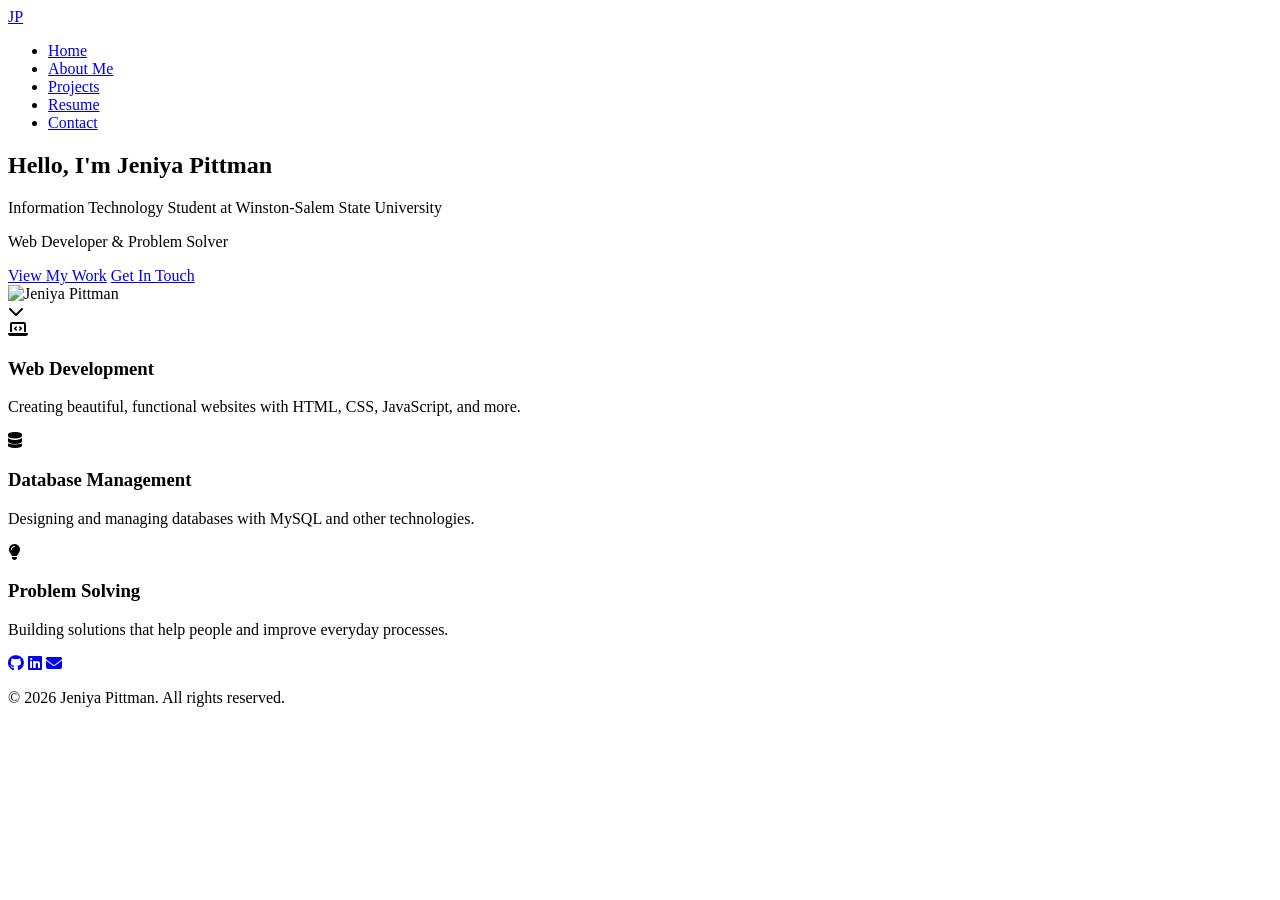
==== index.html @ 1855a34c "Add files via upload" ====
<!DOCTYPE html>
<html lang="en">
<head>
    <meta charset="UTF-8">
    <meta name="viewport" content="width=device-width, initial-scale=1.0">
    <title>Jeniya Pittman | IT Student & Web Developer</title>
    <link rel="stylesheet" href="css/style.css">
    <link rel="stylesheet" href="https://cdnjs.cloudflare.com/ajax/libs/font-awesome/6.4.0/css/all.min.css">
    <link href="https://fonts.googleapis.com/css2?family=Playfair+Display:wght@400;500;600;700&family=Lato:wght@300;400;500;600;700&display=swap" rel="stylesheet">
</head>
<body>
    <nav class="navbar">
        <div class="nav-container">
            <a href="index.html" class="logo">JP</a>
            <ul class="nav-links">
                <li><a href="index.html" class="active">Home</a></li>
                <li><a href="about.html">About Me</a></li>
                <li><a href="projects.html">Projects</a></li>
                <li><a href="resume.html">Resume</a></li>
                <li><a href="contact.html">Contact</a></li>
            </ul>
            <div class="hamburger">
                <span></span>
                <span></span>
                <span></span>
            </div>
        </div>
    </nav>

    <section class="hero">
        <div class="hero-content">
            <div class="hero-text">
                <h1 class="fade-in">Hello, I'm <span class="highlight">Jeniya Pittman</span></h1>
                <p class="fade-in delay-1">Information Technology Student at Winston-Salem State University</p>
                <p class="fade-in delay-2">Web Developer & Problem Solver</p>
                <div class="hero-buttons fade-in delay-3">
                    <a href="projects.html" class="btn btn-primary">View My Work</a>
                    <a href="contact.html" class="btn btn-secondary">Get In Touch</a>
                </div>
            </div>
            <div class="hero-visual fade-in delay-2">
                <div class="circle-pattern"></div>
                <div class="profile-icon">
                    <img src="https://avatars.githubusercontent.com/u/256225028?v=4" alt="Jeniya Pittman">
                </div>
            </div>
        </div>
        <div class="scroll-indicator">
            <i class="fas fa-chevron-down"></i>
        </div>
    </section>

    <section class="quick-intro">
        <div class="container">
            <div class="intro-grid">
                <div class="intro-card fade-in-up">
                    <i class="fas fa-laptop-code"></i>
                    <h3>Web Development</h3>
                    <p>Creating beautiful, functional websites with HTML, CSS, JavaScript, and more.</p>
                </div>
                <div class="intro-card fade-in-up delay-1">
                    <i class="fas fa-database"></i>
                    <h3>Database Management</h3>
                    <p>Designing and managing databases with MySQL and other technologies.</p>
                </div>
                <div class="intro-card fade-in-up delay-2">
                    <i class="fas fa-lightbulb"></i>
                    <h3>Problem Solving</h3>
                    <p>Building solutions that help people and improve everyday processes.</p>
                </div>
            </div>
        </div>
    </section>

    <footer class="footer">
        <div class="container">
            <div class="footer-content">
                <div class="footer-social">
                    <a href="https://github.com/jpitt2004" target="_blank"><i class="fab fa-github"></i></a>
                    <a href="https://linkedin.com/in/jeniya-pittman-20272a291" target="_blank"><i class="fab fa-linkedin"></i></a>
                    <a href="mailto:jpittman122@rams.wssu.edu"><i class="fas fa-envelope"></i></a>
                </div>
                <p>&copy; 2026 Jeniya Pittman. All rights reserved.</p>
            </div>
        </div>
    </footer>

    <script src="js/main.js"></script>
</body>
</html>
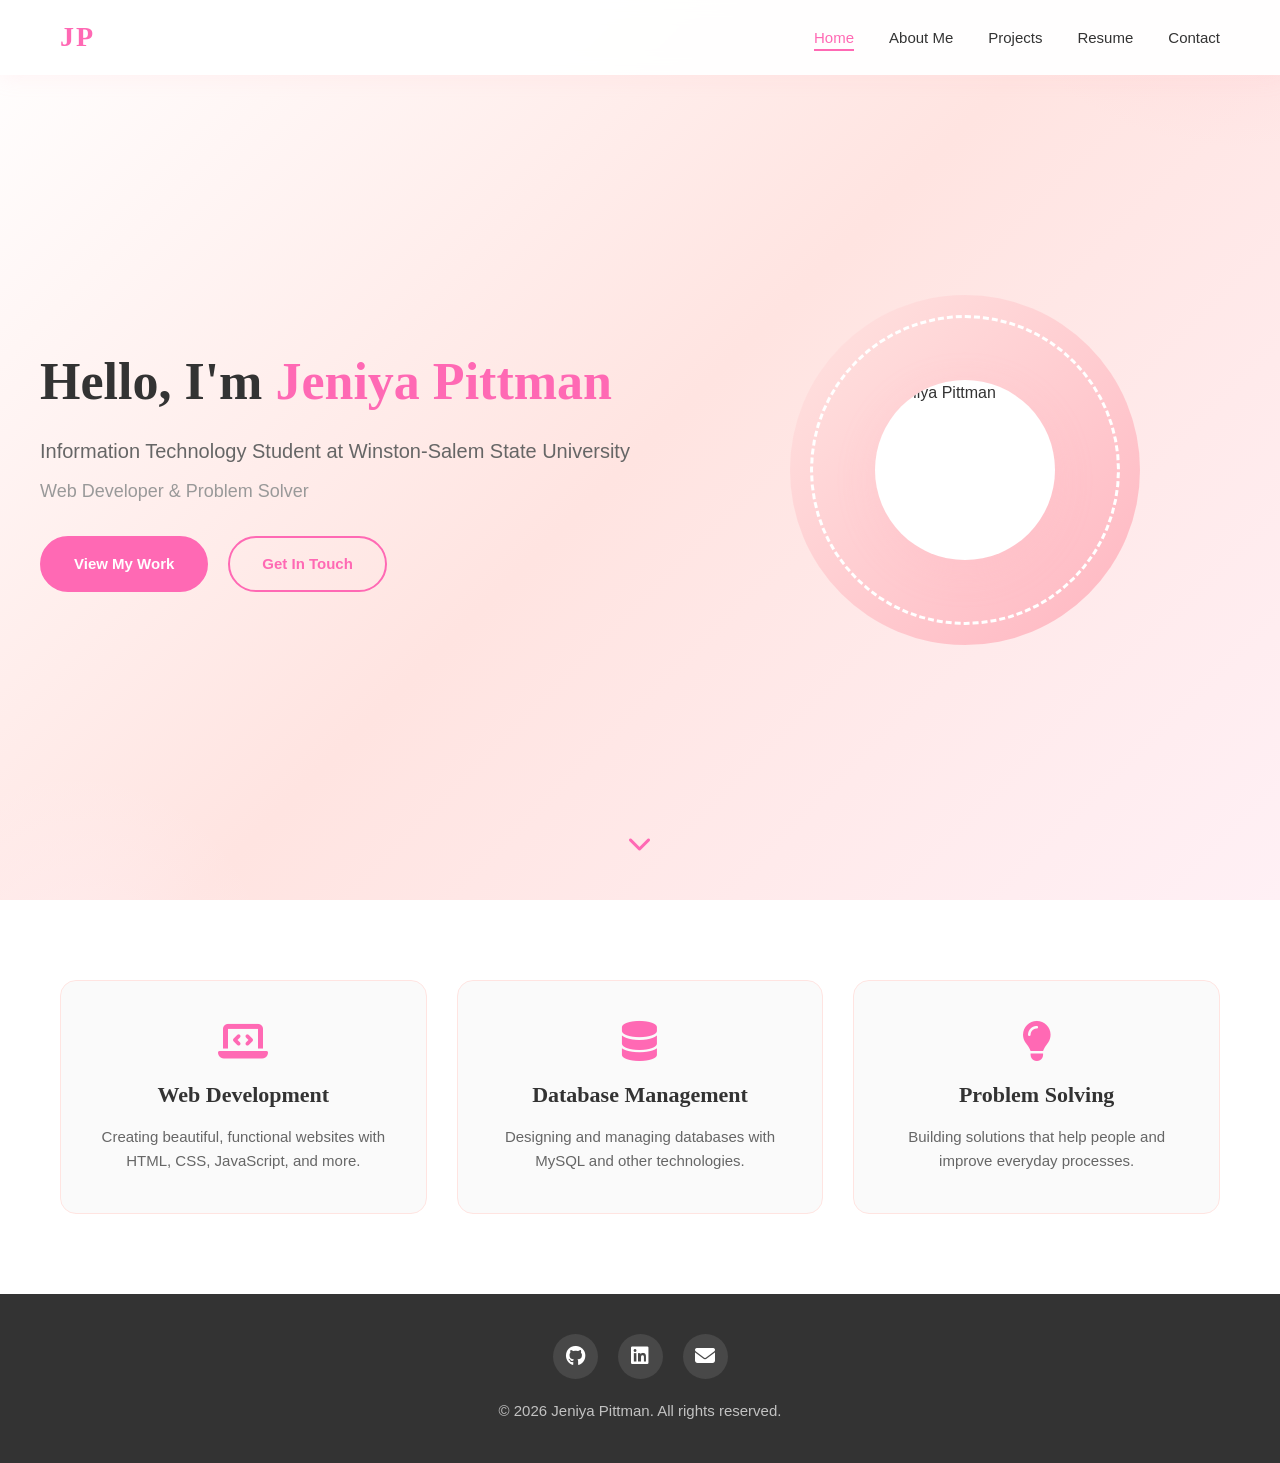
==== commit 4bb95f86: "Fix HTML entity references and stylesheet paths Reformatted HTML file with corrected entity referenc" ====
--- a/index.html
+++ b/index.html
@@ -4,7 +4,7 @@
     <meta charset="UTF-8">
     <meta name="viewport" content="width=device-width, initial-scale=1.0">
     <title>Jeniya Pittman | IT Student & Web Developer</title>
-    <link rel="stylesheet" href="css/style.css">
+    <link rel="stylesheet" href="style.css">
     <link rel="stylesheet" href="https://cdnjs.cloudflare.com/ajax/libs/font-awesome/6.4.0/css/all.min.css">
     <link href="https://fonts.googleapis.com/css2?family=Playfair+Display:wght@400;500;600;700&family=Lato:wght@300;400;500;600;700&display=swap" rel="stylesheet">
 </head>
@@ -85,6 +85,6 @@
         </div>
     </footer>
 
-    <script src="js/main.js"></script>
+<script src="main.js"></script>
 </body>
-</html>+</html>
--- a/style.css
+++ b/style.css
@@ -0,0 +1,1191 @@
+/* ========================================
+   CSS Variables & Reset
+   ======================================== */
+:root {
+    --primary-pink: #FFB6C1;
+    --soft-pink: #FFE4E1;
+    --deep-pink: #FF69B4;
+    --light-pink: #FFF0F5;
+    --white: #FFFFFF;
+    --off-white: #FAFAFA;
+    --text-dark: #333333;
+    --text-light: #666666;
+    --text-muted: #999999;
+    --shadow-soft: 0 10px 40px rgba(255, 182, 193, 0.2);
+    --shadow-hover: 0 15px 50px rgba(255, 182, 193, 0.35);
+    --transition: all 0.3s ease;
+    --border-radius: 16px;
+    --border-radius-sm: 8px;
+}
+
+* {
+    margin: 0;
+    padding: 0;
+    box-sizing: border-box;
+}
+
+html {
+    scroll-behavior: smooth;
+}
+
+body {
+    font-family: 'Lato', sans-serif;
+    line-height: 1.6;
+    color: var(--text-dark);
+    background-color: var(--white);
+    overflow-x: hidden;
+}
+
+h1, h2, h3, h4, h5, h6 {
+    font-family: 'Playfair Display', serif;
+    font-weight: 600;
+    line-height: 1.3;
+}
+
+a {
+    text-decoration: none;
+    color: inherit;
+}
+
+ul {
+    list-style: none;
+}
+
+img {
+    max-width: 100%;
+    height: auto;
+}
+
+.container {
+    max-width: 1200px;
+    margin: 0 auto;
+    padding: 0 20px;
+}
+
+/* ========================================
+   Navigation
+   ======================================== */
+.navbar {
+    position: fixed;
+    top: 0;
+    left: 0;
+    right: 0;
+    background: rgba(255, 255, 255, 0.95);
+    backdrop-filter: blur(10px);
+    z-index: 1000;
+    box-shadow: 0 2px 20px rgba(255, 182, 193, 0.15);
+    transition: var(--transition);
+}
+
+.nav-container {
+    max-width: 1200px;
+    margin: 0 auto;
+    padding: 15px 20px;
+    display: flex;
+    justify-content: space-between;
+    align-items: center;
+}
+
+.logo {
+    font-family: 'Playfair Display', serif;
+    font-size: 28px;
+    font-weight: 700;
+    color: var(--deep-pink);
+    letter-spacing: 2px;
+    transition: var(--transition);
+}
+
+.logo:hover {
+    color: var(--primary-pink);
+    transform: scale(1.05);
+}
+
+.nav-links {
+    display: flex;
+    gap: 35px;
+}
+
+.nav-links a {
+    font-size: 15px;
+    font-weight: 500;
+    color: var(--text-dark);
+    position: relative;
+    padding: 5px 0;
+    transition: var(--transition);
+}
+
+.nav-links a::after {
+    content: '';
+    position: absolute;
+    bottom: 0;
+    left: 0;
+    width: 0;
+    height: 2px;
+    background: var(--deep-pink);
+    transition: var(--transition);
+}
+
+.nav-links a:hover::after,
+.nav-links a.active::after {
+    width: 100%;
+}
+
+.nav-links a:hover,
+.nav-links a.active {
+    color: var(--deep-pink);
+}
+
+.hamburger {
+    display: none;
+    cursor: pointer;
+    flex-direction: column;
+    gap: 5px;
+}
+
+.hamburger span {
+    width: 25px;
+    height: 3px;
+    background: var(--text-dark);
+    border-radius: 3px;
+    transition: var(--transition);
+}
+
+/* ========================================
+   Hero Section
+   ======================================== */
+.hero {
+    min-height: 100vh;
+    display: flex;
+    align-items: center;
+    justify-content: center;
+    padding: 120px 20px 80px;
+    background: linear-gradient(135deg, var(--white) 0%, var(--soft-pink) 50%, var(--light-pink) 100%);
+    position: relative;
+    overflow: hidden;
+}
+
+.hero::before {
+    content: '';
+    position: absolute;
+    top: -50%;
+    right: -20%;
+    width: 600px;
+    height: 600px;
+    background: radial-gradient(circle, rgba(255, 182, 193, 0.3) 0%, transparent 70%);
+    border-radius: 50%;
+    animation: float 8s ease-in-out infinite;
+}
+
+.hero::after {
+    content: '';
+    position: absolute;
+    bottom: -30%;
+    left: -10%;
+    width: 400px;
+    height: 400px;
+    background: radial-gradient(circle, rgba(255, 240, 245, 0.5) 0%, transparent 70%);
+    border-radius: 50%;
+    animation: float 10s ease-in-out infinite reverse;
+}
+
+@keyframes float {
+    0%, 100% { transform: translate(0, 0); }
+    50% { transform: translate(30px, -30px); }
+}
+
+.hero-content {
+    display: grid;
+    grid-template-columns: 1fr 1fr;
+    gap: 60px;
+    align-items: center;
+    max-width: 1200px;
+    width: 100%;
+    position: relative;
+    z-index: 1;
+}
+
+.hero-text h1 {
+    font-size: 52px;
+    margin-bottom: 20px;
+    color: var(--text-dark);
+    white-space: nowrap;
+}
+
+.hero-text .highlight {
+    color: var(--deep-pink);
+    position: relative;
+}
+
+.hero-text p {
+    font-size: 20px;
+    color: var(--text-light);
+    margin-bottom: 10px;
+    white-space: nowrap;
+}
+
+.hero-text p:last-of-type {
+    font-size: 18px;
+    color: var(--text-muted);
+    margin-bottom: 30px;
+}
+
+.hero-buttons {
+    display: flex;
+    gap: 20px;
+}
+
+.btn {
+    display: inline-block;
+    padding: 14px 32px;
+    border-radius: 50px;
+    font-size: 15px;
+    font-weight: 600;
+    cursor: pointer;
+    transition: var(--transition);
+    border: 2px solid transparent;
+}
+
+.btn-primary {
+    background: var(--deep-pink);
+    color: var(--white);
+    border-color: var(--deep-pink);
+}
+
+.btn-primary:hover {
+    background: transparent;
+    color: var(--deep-pink);
+    transform: translateY(-3px);
+    box-shadow: var(--shadow-hover);
+}
+
+.btn-secondary {
+    background: transparent;
+    color: var(--deep-pink);
+    border-color: var(--deep-pink);
+}
+
+.btn-secondary:hover {
+    background: var(--deep-pink);
+    color: var(--white);
+    transform: translateY(-3px);
+    box-shadow: var(--shadow-hover);
+}
+
+.hero-visual {
+    display: flex;
+    justify-content: center;
+    align-items: center;
+    position: relative;
+}
+
+.circle-pattern {
+    width: 350px;
+    height: 350px;
+    border-radius: 50%;
+    background: linear-gradient(135deg, var(--soft-pink) 0%, var(--primary-pink) 100%);
+    position: relative;
+    animation: pulse 4s ease-in-out infinite;
+}
+
+@keyframes pulse {
+    0%, 100% { transform: scale(1); }
+    50% { transform: scale(1.05); }
+}
+
+.circle-pattern::before {
+    content: '';
+    position: absolute;
+    top: 20px;
+    left: 20px;
+    right: 20px;
+    bottom: 20px;
+    border: 3px dashed var(--white);
+    border-radius: 50%;
+    animation: rotate 20s linear infinite;
+}
+
+@keyframes rotate {
+    from { transform: rotate(0deg); }
+    to { transform: rotate(360deg); }
+}
+
+.profile-icon {
+    position: absolute;
+    width: 180px;
+    height: 180px;
+    background: var(--white);
+    border-radius: 50%;
+    display: flex;
+    align-items: center;
+    justify-content: center;
+    box-shadow: var(--shadow-soft);
+    overflow: hidden;
+}
+
+.profile-icon img {
+    width: 100%;
+    height: 100%;
+    object-fit: cover;
+    object-position: center;
+}
+
+.profile-icon i {
+    font-size: 50px;
+    color: var(--deep-pink);
+}
+
+.scroll-indicator {
+    position: absolute;
+    bottom: 40px;
+    left: 50%;
+    transform: translateX(-50%);
+    animation: bounce 2s ease-in-out infinite;
+}
+
+.scroll-indicator i {
+    font-size: 24px;
+    color: var(--deep-pink);
+}
+
+@keyframes bounce {
+    0%, 100% { transform: translateX(-50%) translateY(0); }
+    50% { transform: translateX(-50%) translateY(10px); }
+}
+
+/* ========================================
+   Quick Intro Section
+   ======================================== */
+.quick-intro {
+    padding: 80px 20px;
+    background: var(--white);
+}
+
+.intro-grid {
+    display: grid;
+    grid-template-columns: repeat(3, 1fr);
+    gap: 30px;
+}
+
+.intro-card {
+    background: var(--off-white);
+    padding: 40px 30px;
+    border-radius: var(--border-radius);
+    text-align: center;
+    transition: var(--transition);
+    border: 1px solid var(--soft-pink);
+}
+
+.intro-card:hover {
+    transform: translateY(-10px);
+    box-shadow: var(--shadow-soft);
+    border-color: var(--primary-pink);
+}
+
+.intro-card i {
+    font-size: 40px;
+    color: var(--deep-pink);
+    margin-bottom: 20px;
+}
+
+.intro-card h3 {
+    font-size: 22px;
+    margin-bottom: 15px;
+    color: var(--text-dark);
+}
+
+.intro-card p {
+    color: var(--text-light);
+    font-size: 15px;
+}
+
+/* ========================================
+   Page Header
+   ======================================== */
+.page-header {
+    padding: 160px 20px 80px;
+    background: linear-gradient(135deg, var(--white) 0%, var(--soft-pink) 100%);
+    text-align: center;
+}
+
+.page-header h1 {
+    font-size: 48px;
+    color: var(--text-dark);
+    margin-bottom: 15px;
+}
+
+.page-header p {
+    font-size: 20px;
+    color: var(--text-light);
+}
+
+/* ========================================
+   About Page
+   ======================================== */
+.about-content {
+    padding: 80px 20px;
+    background: var(--white);
+}
+
+.about-grid {
+    display: grid;
+    grid-template-columns: 1fr 2fr;
+    gap: 60px;
+    align-items: start;
+}
+
+.about-image {
+    display: flex;
+    justify-content: center;
+}
+
+.image-frame {
+    width: 280px;
+    height: 280px;
+    background: linear-gradient(135deg, var(--soft-pink) 0%, var(--primary-pink) 100%);
+    border-radius: var(--border-radius);
+    display: flex;
+    align-items: center;
+    justify-content: center;
+    box-shadow: var(--shadow-soft);
+    overflow: hidden;
+}
+
+.image-frame img {
+    width: 100%;
+    height: 100%;
+    object-fit: cover;
+}
+
+.image-frame i {
+    font-size: 100px;
+    color: var(--white);
+}
+
+.about-text h2 {
+    font-size: 36px;
+    margin-bottom: 25px;
+    color: var(--text-dark);
+}
+
+.about-text p {
+    font-size: 17px;
+    color: var(--text-light);
+    margin-bottom: 20px;
+    line-height: 1.8;
+}
+
+.about-text .lead {
+    font-size: 20px;
+    color: var(--text-dark);
+    font-weight: 500;
+}
+
+/* ========================================
+   Skills Section
+   ======================================== */
+.skills-section {
+    padding: 80px 20px;
+    background: var(--light-pink);
+}
+
+.section-title {
+    text-align: center;
+    font-size: 40px;
+    margin-bottom: 50px;
+    color: var(--text-dark);
+}
+
+.skills-grid {
+    display: grid;
+    grid-template-columns: repeat(4, 1fr);
+    gap: 25px;
+}
+
+.skill-card {
+    background: var(--white);
+    padding: 30px 20px;
+    border-radius: var(--border-radius);
+    text-align: center;
+    transition: var(--transition);
+    border: 2px solid transparent;
+}
+
+.skill-card:hover {
+    transform: translateY(-8px);
+    border-color: var(--deep-pink);
+    box-shadow: var(--shadow-soft);
+}
+
+.skill-card i {
+    font-size: 45px;
+    color: var(--deep-pink);
+    margin-bottom: 15px;
+}
+
+.skill-card h3 {
+    font-size: 18px;
+    color: var(--text-dark);
+}
+
+/* ========================================
+   Interests Section
+   ======================================== */
+.interests-section {
+    padding: 80px 20px;
+    background: var(--white);
+}
+
+.interests-grid {
+    display: grid;
+    grid-template-columns: repeat(4, 1fr);
+    gap: 30px;
+}
+
+.interest-card {
+    background: var(--off-white);
+    padding: 35px 25px;
+    border-radius: var(--border-radius);
+    text-align: center;
+    transition: var(--transition);
+    border: 1px solid var(--soft-pink);
+}
+
+.interest-card:hover {
+    transform: translateY(-8px);
+    box-shadow: var(--shadow-soft);
+    background: var(--light-pink);
+}
+
+.interest-card i {
+    font-size: 40px;
+    color: var(--deep-pink);
+    margin-bottom: 20px;
+}
+
+.interest-card h3 {
+    font-size: 20px;
+    margin-bottom: 12px;
+    color: var(--text-dark);
+}
+
+.interest-card p {
+    font-size: 15px;
+    color: var(--text-light);
+}
+
+/* ========================================
+   Projects Page
+   ======================================== */
+.projects-section {
+    padding: 80px 20px;
+    background: var(--white);
+}
+
+.projects-grid {
+    display: grid;
+    grid-template-columns: repeat(4, 1fr);
+    gap: 35px;
+}
+
+.project-card {
+    background: var(--off-white);
+    border-radius: var(--border-radius);
+    overflow: hidden;
+    transition: var(--transition);
+    border: 1px solid var(--soft-pink);
+}
+
+.project-card:hover {
+    transform: translateY(-12px);
+    box-shadow: var(--shadow-hover);
+    border-color: var(--deep-pink);
+}
+
+.project-image {
+    height: 200px;
+    background: linear-gradient(135deg, var(--soft-pink) 0%, var(--primary-pink) 100%);
+    display: flex;
+    align-items: center;
+    justify-content: center;
+}
+
+.project-image i {
+    font-size: 60px;
+    color: var(--white);
+}
+
+.project-content {
+    padding: 30px;
+}
+
+.project-content h3 {
+    font-size: 24px;
+    margin-bottom: 10px;
+    color: var(--text-dark);
+}
+
+.project-type {
+    font-size: 14px;
+    color: var(--deep-pink);
+    font-weight: 600;
+    text-transform: uppercase;
+    letter-spacing: 1px;
+    margin-bottom: 15px;
+}
+
+.project-description {
+    font-size: 15px;
+    color: var(--text-light);
+    margin-bottom: 20px;
+    line-height: 1.7;
+}
+
+.project-tech {
+    display: flex;
+    flex-wrap: wrap;
+    gap: 10px;
+    margin-bottom: 20px;
+}
+
+.project-tech span {
+    padding: 6px 14px;
+    background: var(--light-pink);
+    border-radius: 20px;
+    font-size: 13px;
+    color: var(--deep-pink);
+    font-weight: 500;
+}
+
+.project-links {
+    display: flex;
+    gap: 15px;
+}
+
+.project-link {
+    display: inline-flex;
+    align-items: center;
+    gap: 8px;
+    font-size: 14px;
+    color: var(--deep-pink);
+    font-weight: 600;
+    transition: var(--transition);
+}
+
+.project-link:hover {
+    color: var(--text-dark);
+    transform: translateX(5px);
+}
+
+.more-projects {
+    padding: 60px 20px;
+    background: var(--light-pink);
+    text-align: center;
+    margin-top: 40px;
+}
+
+.more-projects h2 {
+    font-size: 32px;
+    margin-bottom: 15px;
+    color: var(--text-dark);
+}
+
+.more-projects p {
+    font-size: 17px;
+    color: var(--text-light);
+}
+
+/* ========================================
+   Resume Page
+   ======================================== */
+.resume-section {
+    padding: 80px 20px;
+    background: var(--white);
+}
+
+.resume-grid {
+    display: grid;
+    grid-template-columns: 1fr 2fr;
+    gap: 50px;
+}
+
+.resume-download {
+    position: sticky;
+    top: 120px;
+}
+
+.download-card {
+    background: var(--soft-pink);
+    padding: 40px 30px;
+    border-radius: var(--border-radius);
+    text-align: center;
+    border: 2px solid var(--primary-pink);
+}
+
+.download-card i {
+    font-size: 60px;
+    color: var(--deep-pink);
+    margin-bottom: 20px;
+}
+
+.download-card h3 {
+    font-size: 26px;
+    margin-bottom: 15px;
+    color: var(--text-dark);
+}
+
+.download-card p {
+    font-size: 15px;
+    color: var(--text-light);
+    margin-bottom: 25px;
+}
+
+.upload-section {
+    margin-bottom: 25px;
+}
+
+.upload-label {
+    display: inline-flex;
+    align-items: center;
+    gap: 10px;
+    padding: 12px 24px;
+    background: var(--white);
+    border: 2px dashed var(--deep-pink);
+    border-radius: 50px;
+    color: var(--deep-pink);
+    font-weight: 600;
+    cursor: pointer;
+    transition: var(--transition);
+}
+
+.upload-label:hover {
+    background: var(--deep-pink);
+    color: var(--white);
+}
+
+.resume-input {
+    display: none;
+}
+
+.preview-card {
+    background: var(--off-white);
+    padding: 50px;
+    border-radius: var(--border-radius);
+    border: 1px solid var(--soft-pink);
+}
+
+.preview-card h2 {
+    font-size: 28px;
+    margin-bottom: 20px;
+    color: var(--text-dark);
+    padding-bottom: 10px;
+    border-bottom: 2px solid var(--primary-pink);
+}
+
+.preview-card > h2:first-of-type {
+    margin-top: 0;
+}
+
+.preview-card p {
+    font-size: 16px;
+    color: var(--text-light);
+    margin-bottom: 20px;
+    line-height: 1.7;
+}
+
+.resume-item {
+    margin-bottom: 25px;
+}
+
+.resume-item h3 {
+    font-size: 20px;
+    color: var(--text-dark);
+    margin-bottom: 8px;
+}
+
+.resume-meta {
+    font-size: 15px;
+    color: var(--deep-pink);
+    font-weight: 600;
+    margin-bottom: 10px !important;
+}
+
+.skills-list {
+    list-style: none;
+}
+
+.skills-list li {
+    font-size: 16px;
+    color: var(--text-light);
+    margin-bottom: 12px;
+    padding-left: 20px;
+    position: relative;
+}
+
+.skills-list li::before {
+    content: '•';
+    color: var(--deep-pink);
+    position: absolute;
+    left: 0;
+    font-size: 20px;
+}
+
+.skills-list strong {
+    color: var(--text-dark);
+}
+
+/* ========================================
+   Contact Page
+   ======================================== */
+.contact-section {
+    padding: 80px 20px;
+    background: var(--white);
+}
+
+.contact-grid {
+    display: grid;
+    grid-template-columns: 1fr 1.5fr;
+    gap: 60px;
+}
+
+.contact-info h2 {
+    font-size: 36px;
+    margin-bottom: 20px;
+    color: var(--text-dark);
+}
+
+.contact-info > p {
+    font-size: 17px;
+    color: var(--text-light);
+    margin-bottom: 40px;
+    line-height: 1.7;
+}
+
+.contact-methods {
+    display: flex;
+    flex-direction: column;
+    gap: 25px;
+}
+
+.contact-method {
+    display: flex;
+    align-items: center;
+    gap: 20px;
+    padding: 20px;
+    background: var(--soft-pink);
+    border-radius: var(--border-radius);
+    transition: var(--transition);
+}
+
+.contact-method:hover {
+    transform: translateX(10px);
+    background: var(--light-pink);
+}
+
+.contact-method i {
+    font-size: 28px;
+    color: var(--deep-pink);
+    width: 50px;
+    height: 50px;
+    background: var(--white);
+    border-radius: 50%;
+    display: flex;
+    align-items: center;
+    justify-content: center;
+    box-shadow: var(--shadow-soft);
+}
+
+.contact-method h3 {
+    font-size: 18px;
+    color: var(--text-dark);
+    margin-bottom: 5px;
+}
+
+.contact-method p {
+    font-size: 15px;
+    color: var(--text-light);
+}
+
+.contact-form-wrapper {
+    background: var(--off-white);
+    padding: 40px;
+    border-radius: var(--border-radius);
+    border: 1px solid var(--soft-pink);
+}
+
+.contact-form {
+    display: flex;
+    flex-direction: column;
+    gap: 25px;
+}
+
+.form-group {
+    display: flex;
+    flex-direction: column;
+    gap: 8px;
+}
+
+.form-group label {
+    font-size: 15px;
+    font-weight: 600;
+    color: var(--text-dark);
+}
+
+.form-group input,
+.form-group textarea {
+    padding: 15px 20px;
+    border: 2px solid var(--soft-pink);
+    border-radius: var(--border-radius-sm);
+    font-size: 16px;
+    font-family: 'Lato', sans-serif;
+    transition: var(--transition);
+    background: var(--white);
+}
+
+.form-group input:focus,
+.form-group textarea:focus {
+    outline: none;
+    border-color: var(--deep-pink);
+    box-shadow: 0 0 0 4px rgba(255, 105, 180, 0.1);
+}
+
+.form-group textarea {
+    resize: vertical;
+    min-height: 150px;
+}
+
+/* ========================================
+   Footer
+   ======================================== */
+.footer {
+    padding: 40px 20px;
+    background: var(--text-dark);
+    text-align: center;
+}
+
+.footer-content {
+    display: flex;
+    flex-direction: column;
+    align-items: center;
+    gap: 20px;
+}
+
+.footer-social {
+    display: flex;
+    gap: 20px;
+}
+
+.footer-social a {
+    width: 45px;
+    height: 45px;
+    background: rgba(255, 255, 255, 0.1);
+    border-radius: 50%;
+    display: flex;
+    align-items: center;
+    justify-content: center;
+    transition: var(--transition);
+}
+
+.footer-social a:hover {
+    background: var(--deep-pink);
+    transform: translateY(-5px);
+}
+
+.footer-social i {
+    font-size: 20px;
+    color: var(--white);
+}
+
+.footer p {
+    font-size: 15px;
+    color: rgba(255, 255, 255, 0.7);
+}
+
+/* ========================================
+   Animations
+   ======================================== */
+.fade-in {
+    opacity: 0;
+    transform: translateY(30px);
+    animation: fadeInUp 0.8s ease forwards;
+}
+
+.fade-in.delay-1 { animation-delay: 0.2s; }
+.fade-in.delay-2 { animation-delay: 0.4s; }
+.fade-in.delay-3 { animation-delay: 0.6s; }
+
+.fade-in-up {
+    opacity: 0;
+    transform: translateY(40px);
+    animation: fadeInUp 0.8s ease forwards;
+}
+
+.fade-in-up.delay-1 { animation-delay: 0.2s; }
+.fade-in-up.delay-2 { animation-delay: 0.4s; }
+.fade-in-up.delay-3 { animation-delay: 0.6s; }
+
+@keyframes fadeInUp {
+    to {
+        opacity: 1;
+        transform: translateY(0);
+    }
+}
+
+/* ========================================
+   Responsive Design
+   ======================================== */
+@media (max-width: 1024px) {
+    .hero-content {
+        grid-template-columns: 1fr;
+        text-align: center;
+    }
+    
+    .hero-buttons {
+        justify-content: center;
+    }
+    
+    .hero-visual {
+        order: -1;
+    }
+    
+    .circle-pattern {
+        width: 280px;
+        height: 280px;
+    }
+    
+    .profile-icon {
+        width: 100px;
+        height: 100px;
+    }
+    
+    .profile-icon i {
+        font-size: 40px;
+    }
+    
+    .intro-grid,
+    .skills-grid,
+    .interests-grid {
+        grid-template-columns: repeat(2, 1fr);
+    }
+    
+    .projects-grid {
+        grid-template-columns: repeat(2, 1fr);
+    }
+    
+    .about-grid,
+    .resume-grid,
+    .contact-grid {
+        grid-template-columns: 1fr;
+    }
+    
+    .resume-download {
+        position: static;
+    }
+}
+
+@media (max-width: 768px) {
+    .nav-links {
+        position: fixed;
+        top: 70px;
+        left: 0;
+        right: 0;
+        background: var(--white);
+        flex-direction: column;
+        padding: 30px;
+        gap: 20px;
+        box-shadow: var(--shadow-soft);
+        transform: translateY(-150%);
+        transition: var(--transition);
+    }
+    
+    .nav-links.active {
+        transform: translateY(0);
+    }
+    
+    .hamburger {
+        display: flex;
+    }
+    
+    .hamburger.active span:nth-child(1) {
+        transform: rotate(45deg) translate(5px, 5px);
+    }
+    
+    .hamburger.active span:nth-child(2) {
+        opacity: 0;
+    }
+    
+    .hamburger.active span:nth-child(3) {
+        transform: rotate(-45deg) translate(7px, -6px);
+    }
+    
+    .hero-text h1 {
+        font-size: 36px;
+        white-space: nowrap;
+    }
+    
+    .hero-text p {
+        font-size: 18px;
+        white-space: nowrap;
+    }
+    
+    .page-header h1 {
+        font-size: 36px;
+    }
+    
+    .intro-grid,
+    .skills-grid,
+    .interests-grid,
+    .projects-grid {
+        grid-template-columns: 1fr;
+    }
+    
+    .preview-card {
+        padding: 30px;
+    }
+    
+    .contact-form-wrapper {
+        padding: 30px;
+    }
+}
+
+@media (max-width: 480px) {
+    .hero {
+        padding: 100px 20px 60px;
+    }
+    
+    .hero-text h1 {
+        font-size: 28px;
+        white-space: nowrap;
+    }
+    
+    .hero-buttons {
+        flex-direction: column;
+    }
+    
+    .btn {
+        width: 100%;
+        text-align: center;
+    }
+    
+    .circle-pattern {
+        width: 220px;
+        height: 220px;
+    }
+    
+    .profile-icon {
+        width: 80px;
+        height: 80px;
+    }
+    
+    .profile-icon i {
+        font-size: 32px;
+    }
+    
+    .image-frame {
+        width: 200px;
+        height: 200px;
+    }
+    
+    .image-frame i {
+        font-size: 70px;
+    }
+}
